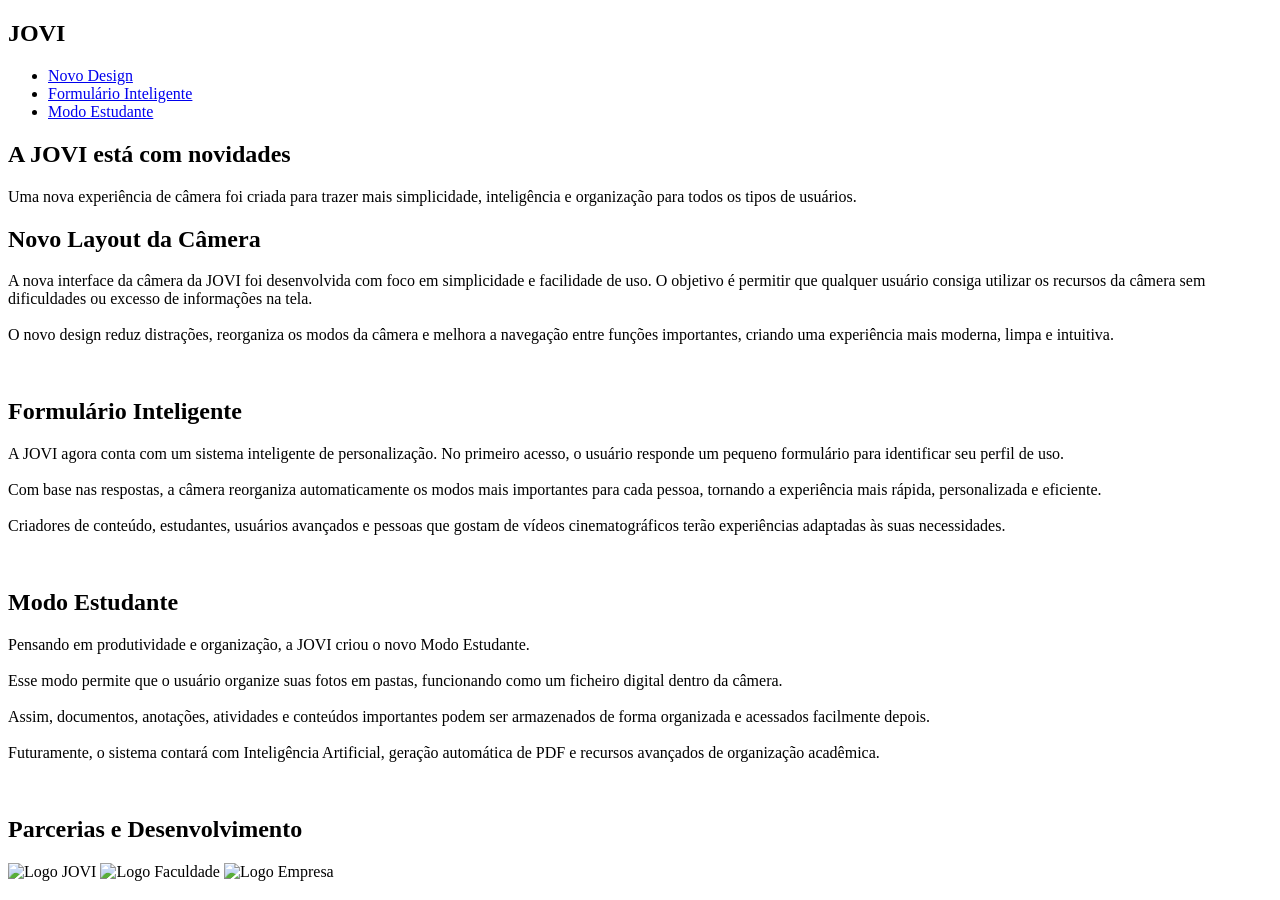
==== html/index.html @ c5ffd337 "feat: criei um novo arquivo estudante.html, .css e .js para falar do modo estudante" ====
<!DOCTYPE html>
<html lang="pt-BR">
<head>
  <meta charset="UTF-8" />
  <meta name="viewport" content="width=device-width, initial-scale=1.0"/>
  <title>JOVI - Novidades da Câmera</title>
  <link rel="stylesheet" href="css/style.css">
</head>
<body>

  <!-- NAVBAR -->

  <nav>
    <h1>JOVI</h1>

    <ul>
      <li><a href="#design">Novo Design</a></li>
      <li><a href="#formulario">Formulário Inteligente</a></li>
      <li><a href="#estudante">Modo Estudante</a></li>
    </ul>
  </nav>

  <!-- HERO -->

  <section class="hero">

    <div class="overlay"></div>

    <div class="hero-content">
      <h2>A JOVI está com novidades</h2>

      <p>
        Uma nova experiência de câmera foi criada para trazer mais simplicidade,
        inteligência e organização para todos os tipos de usuários.
      </p>
    </div>

  </section>

  <!-- NOVO DESIGN -->

  <section class="section" id="design">

    <div class="text">

      <h2>Novo Layout da Câmera</h2>

      <p>
        A nova interface da câmera da JOVI foi desenvolvida com foco em simplicidade
        e facilidade de uso. O objetivo é permitir que qualquer usuário consiga utilizar
        os recursos da câmera sem dificuldades ou excesso de informações na tela.
        <br><br>
        O novo design reduz distrações, reorganiza os modos da câmera e melhora
        a navegação entre funções importantes, criando uma experiência mais moderna,
        limpa e intuitiva.
      </p>

    </div>

    <div class="image">
      <img src="img/camera.jpeg" alt="">
    </div>

  </section>

  <!-- FORMULARIO -->

  <section class="section reverse" id="formulario">

    <div class="text">

      <h2>Formulário Inteligente</h2>

      <p>
        A JOVI agora conta com um sistema inteligente de personalização.
        No primeiro acesso, o usuário responde um pequeno formulário para
        identificar seu perfil de uso.
        <br><br>
        Com base nas respostas, a câmera reorganiza automaticamente os modos
        mais importantes para cada pessoa, tornando a experiência mais rápida,
        personalizada e eficiente.
        <br><br>
        Criadores de conteúdo, estudantes, usuários avançados e pessoas que
        gostam de vídeos cinematográficos terão experiências adaptadas às suas necessidades.
      </p>

    </div>

    <div class="image">
      <img src="img/Formulario_inteligente.png" alt="">
    </div>

  </section>

  <!-- MODO ESTUDANTE -->

  <section class="section" id="estudante">

    <div class="text">

      <h2>Modo Estudante</h2>

      <p>
        Pensando em produtividade e organização, a JOVI criou o novo
        Modo Estudante.
        <br><br>
        Esse modo permite que o usuário organize suas fotos em pastas,
        funcionando como um ficheiro digital dentro da câmera.
        <br><br>
        Assim, documentos, anotações, atividades e conteúdos importantes
        podem ser armazenados de forma organizada e acessados facilmente depois.
        <br><br>
        Futuramente, o sistema contará com Inteligência Artificial,
        geração automática de PDF e recursos avançados de organização acadêmica.
      </p>

      <div class="student-gallery">

        <img src="img/Camera Modo Estudante_ precisa escolher a pasta.png" alt="">

        <img src="img/Seleção de pasta.png" alt="">

        <img src="img/Camera Modo Estudante_ pasta já escolhida.png" alt="">

      </div>

    </div>

  </section>

  <!-- FOOTER -->

  <footer>

    <h2>Parcerias e Desenvolvimento</h2>

    <div class="logos">

      <img src="img/image-removebg-preview.png" alt="Logo JOVI">

      <img src="img/logo_logo-fiap-principal-1-1.png" alt="Logo Faculdade">

      <img src="img/image-removebg-preview (3).png" alt="Logo Empresa">

    </div>

  </footer>

<script src="js/script.js"></script>

</body>
</html>
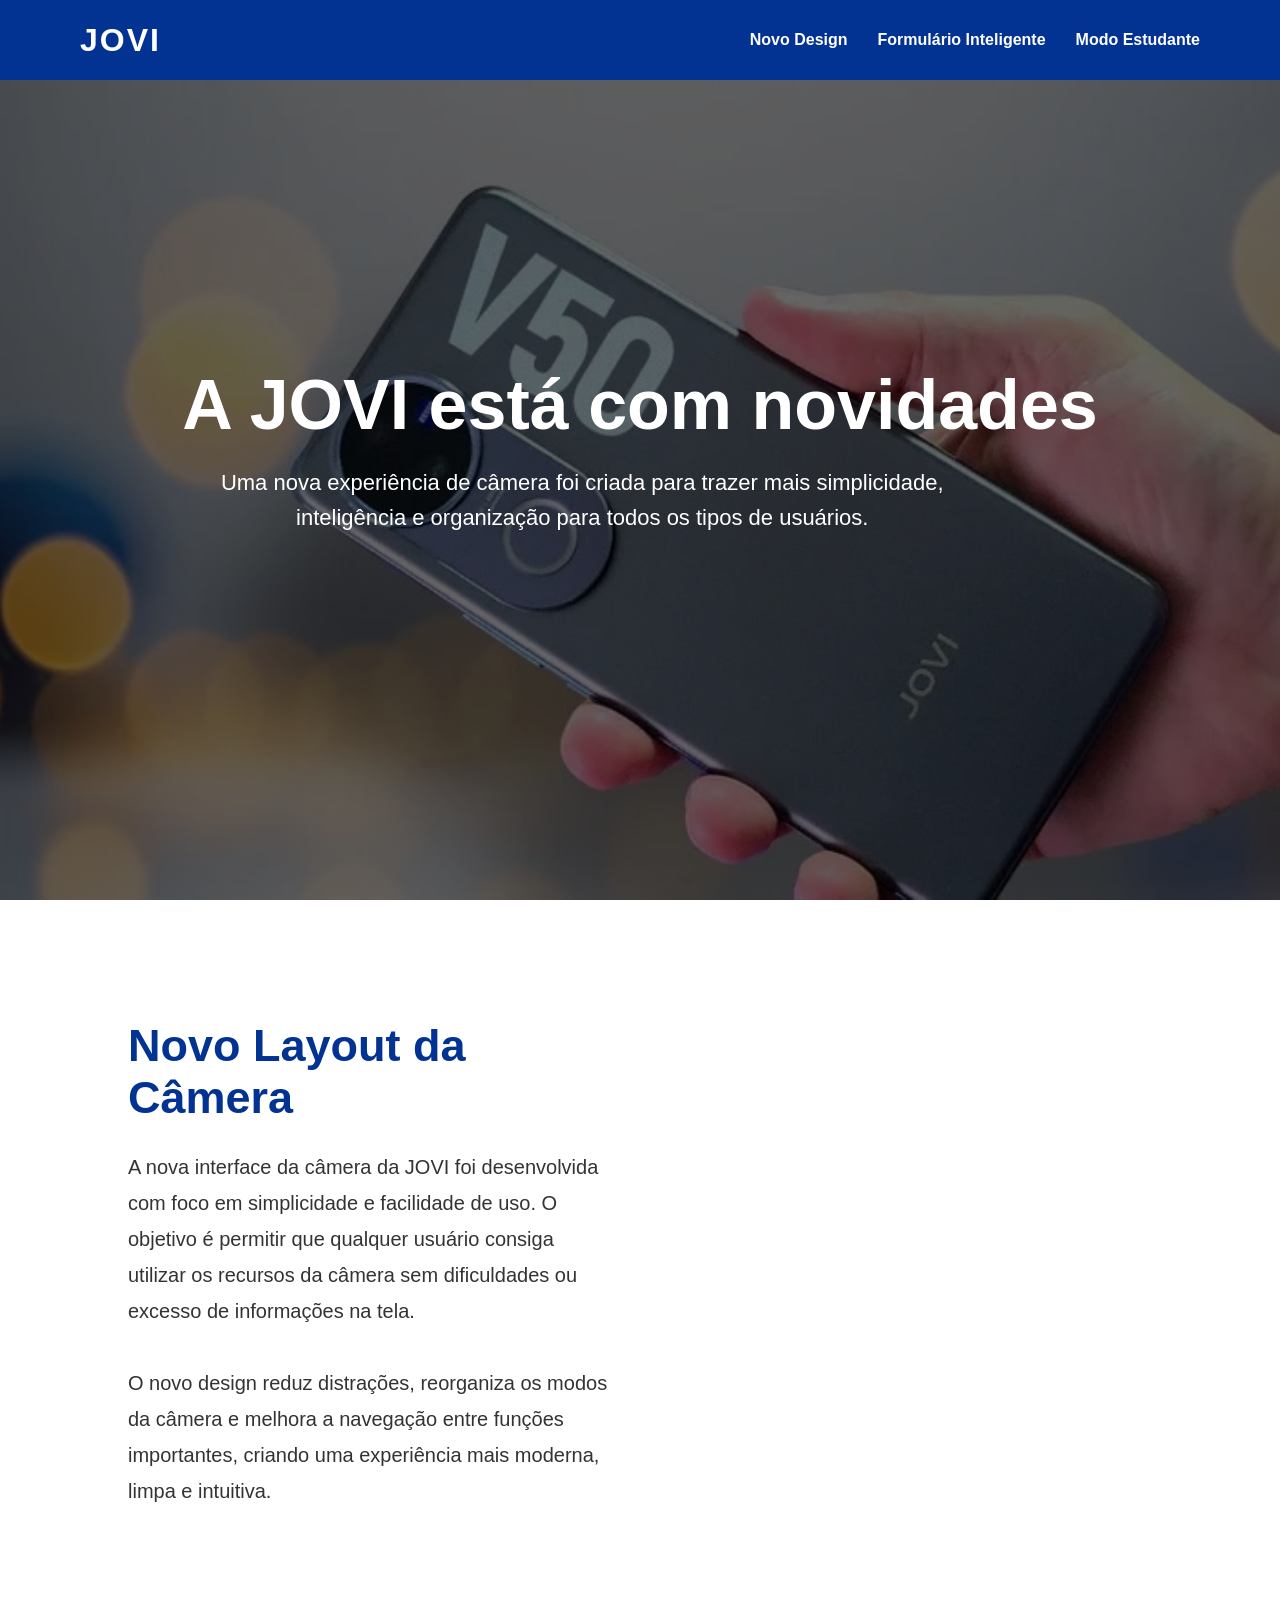
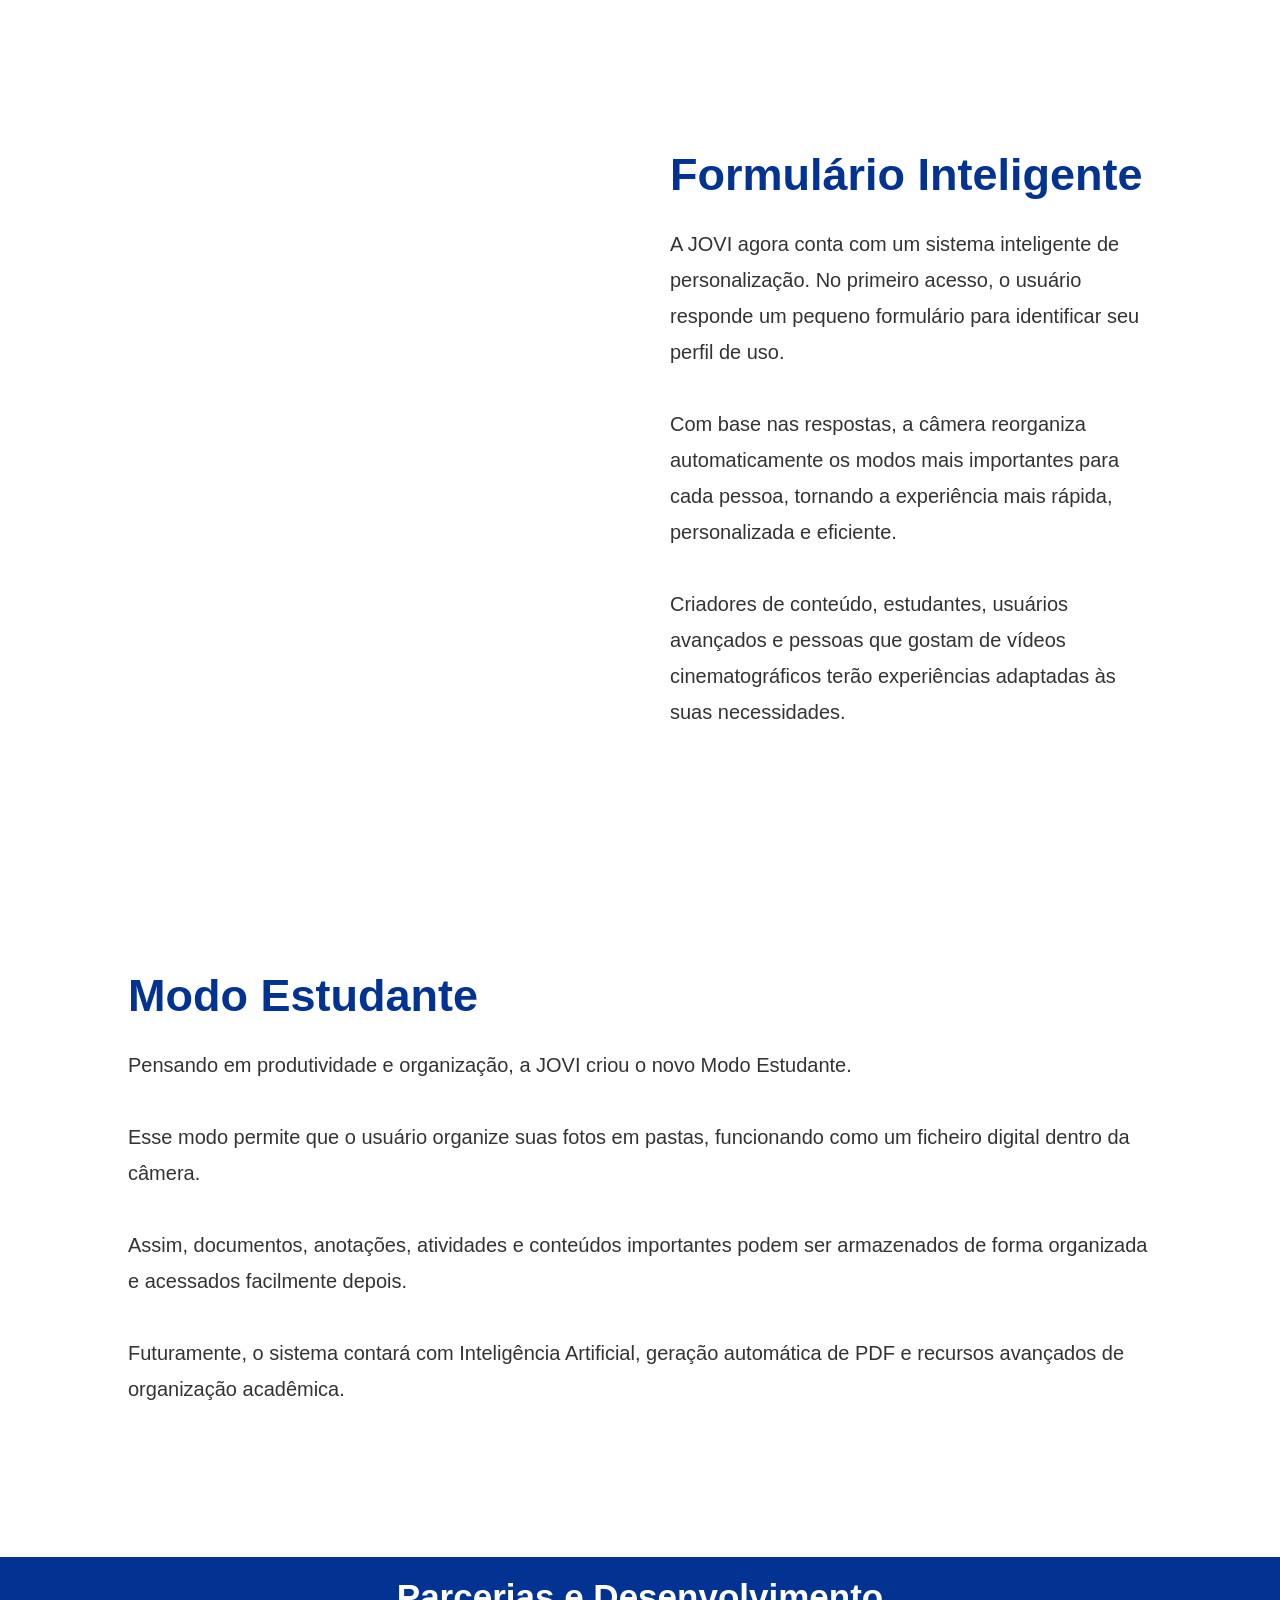
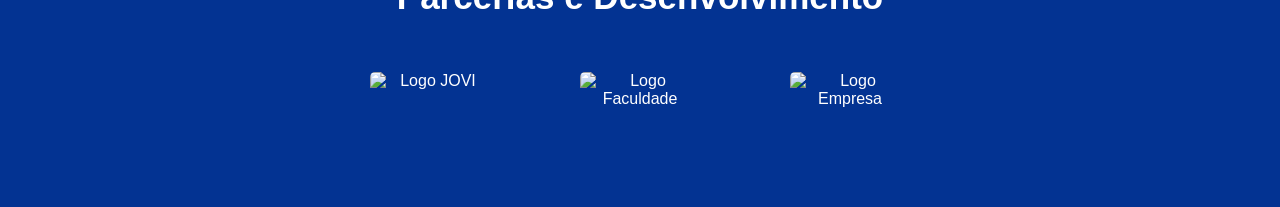
==== commit 7a2bbc31: "feat: fiz a nav bar no html e no css" ====
--- a/html/index.html
+++ b/html/index.html
@@ -4,7 +4,7 @@
   <meta charset="UTF-8" />
   <meta name="viewport" content="width=device-width, initial-scale=1.0"/>
   <title>JOVI - Novidades da Câmera</title>
-  <link rel="stylesheet" href="css/style.css">
+  <link rel="stylesheet" href="../css/style.css">
 </head>
 <body>
 
--- a/css/style.css
+++ b/css/style.css
@@ -0,0 +1,217 @@
+ *{
+      margin:0;
+      padding:0;
+      box-sizing:border-box;
+      font-family: Arial, Helvetica, sans-serif;
+      scroll-behavior:smooth;
+    }
+
+    body{
+      background:#ffffff;
+      color:#111;
+    }
+
+    /* NAVBAR */
+
+    nav{
+      width:100%;
+      height:80px;
+      background:#033392;
+      display:flex;
+      align-items:center;
+      justify-content:space-between;
+      padding:0 80px;
+      position:fixed;
+      top:0;
+      z-index:999;
+    }
+
+    nav h1{
+      color:#fff;
+      font-size:32px;
+      letter-spacing:2px;
+    }
+
+    nav ul{
+      display:flex;
+      list-style:none;
+      gap:30px;
+    }
+
+    nav ul li a{
+      text-decoration:none;
+      color:#fff;
+      font-weight:bold;
+      transition:0.3s;
+    }
+
+    nav ul li a:hover{
+      color:#e2e6e7;
+    }
+
+    /* HERO */
+
+    .hero{
+      width:100%;
+      height:100vh;
+      background:url("../img/primeira imagem.webp") center/cover;
+      display:flex;
+      align-items:center;
+      justify-content:center;
+      position:relative;
+    }
+
+    .overlay{
+      width:100%;
+      height:100%;
+      background:rgba(0,0,0,0.6);
+      position:absolute;
+    }
+
+    .hero-content{
+      position:relative;
+      z-index:2;
+      text-align:center;
+      color:white;
+      padding:20px;
+    }
+
+    .hero-content h2{
+      font-size:70px;
+      margin-bottom:20px;
+    }
+
+    .hero-content p{
+      font-size:22px;
+      max-width:800px;
+      line-height:1.6;
+    }
+
+    /* SECTION */
+
+    .section{
+      width:100%;
+      padding:120px 10%;
+      display:flex;
+      align-items:center;
+      justify-content:space-between;
+      gap:60px;
+    }
+
+    .section.reverse{
+      flex-direction:row-reverse;
+    }
+
+    .text{
+      flex:1;
+    }
+
+    .text h2{
+      font-size:45px;
+      color:#033392;
+      margin-bottom:25px;
+    }
+
+    .text p{
+      font-size:20px;
+      line-height:1.8;
+      color:#333;
+    }
+
+    .image{
+      flex:1;
+      display:flex;
+      justify-content:center;
+    }
+
+    .image img{
+      width:100%;
+      max-width:500px;
+      border-radius:20px;
+      box-shadow:0 10px 30px rgba(0,0,0,0.2);
+    }
+
+    /* STUDENT MODE */
+
+    .student-gallery{
+      display:flex;
+      gap:20px;
+      margin-top:30px;
+      flex-wrap:wrap;
+    }
+
+    .student-gallery img{
+      width:30%;
+      min-width:180px;
+      border-radius:15px;
+      box-shadow:0 5px 15px rgba(0,0,0,0.2);
+    }
+
+    /* FOOTER */
+
+    footer{
+      background:#033392;
+      padding-top: 20px;
+      text-align:center;
+      color:white;
+    }
+
+    footer h2{
+      margin-bottom:40px;
+      font-size:35px;
+    }
+
+    .logos{
+      display:flex;
+      justify-content:center;
+      align-items:center;
+      gap:60px;
+      flex-wrap:wrap;
+    }
+
+    .logos img{
+      width:150px;
+      height:150px;
+      object-fit:contain;
+      padding:15px;
+      border-radius:20px;
+    }
+
+    /* RESPONSIVO */
+
+    @media(max-width:900px){
+
+      nav{
+        padding:0 20px;
+      }
+
+      nav ul{
+        display:none;
+      }
+
+      .hero-content h2{
+        font-size:45px;
+      }
+
+      .section,
+      .section.reverse{
+        flex-direction:column;
+      }
+
+      .text h2{
+        font-size:35px;
+      }
+
+      .text p{
+        font-size:18px;
+      }
+
+      .student-gallery{
+        justify-content:center;
+      }
+
+      .student-gallery img{
+        width:80%;
+      }
+
+    }
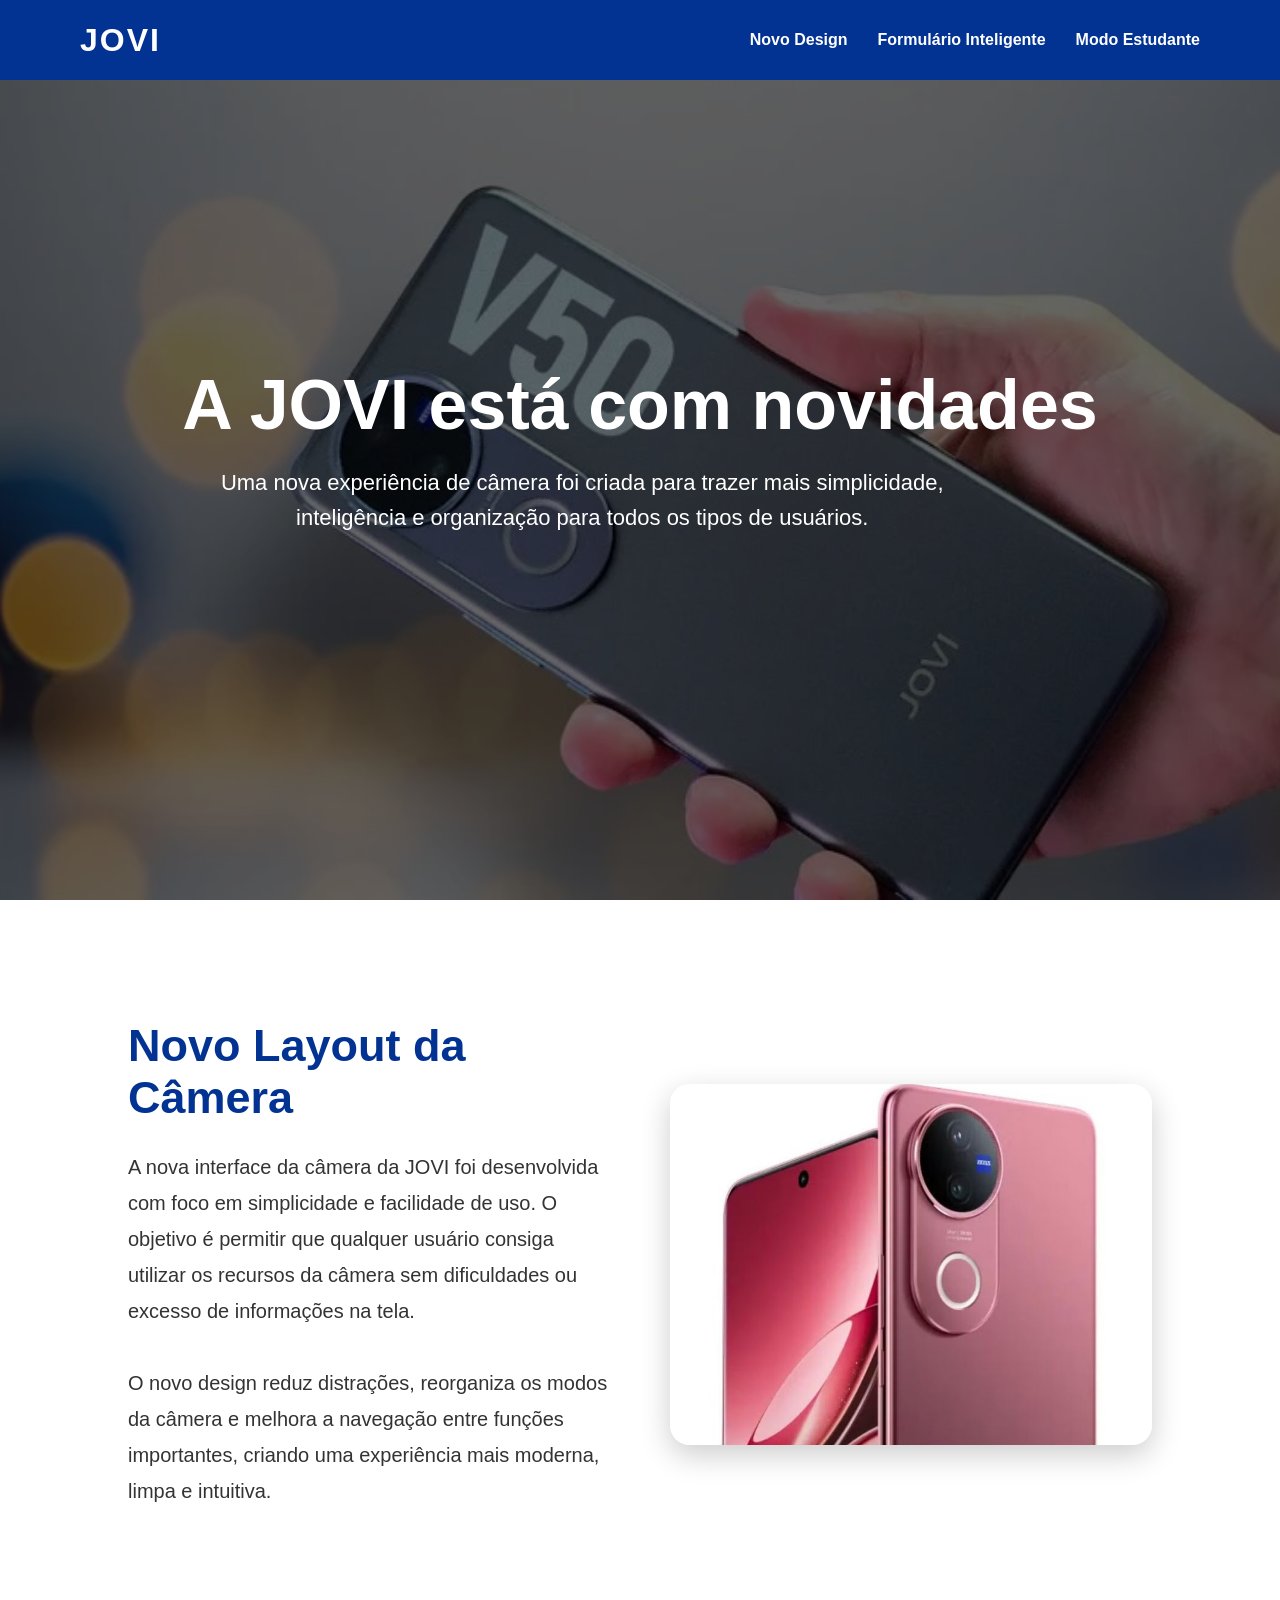
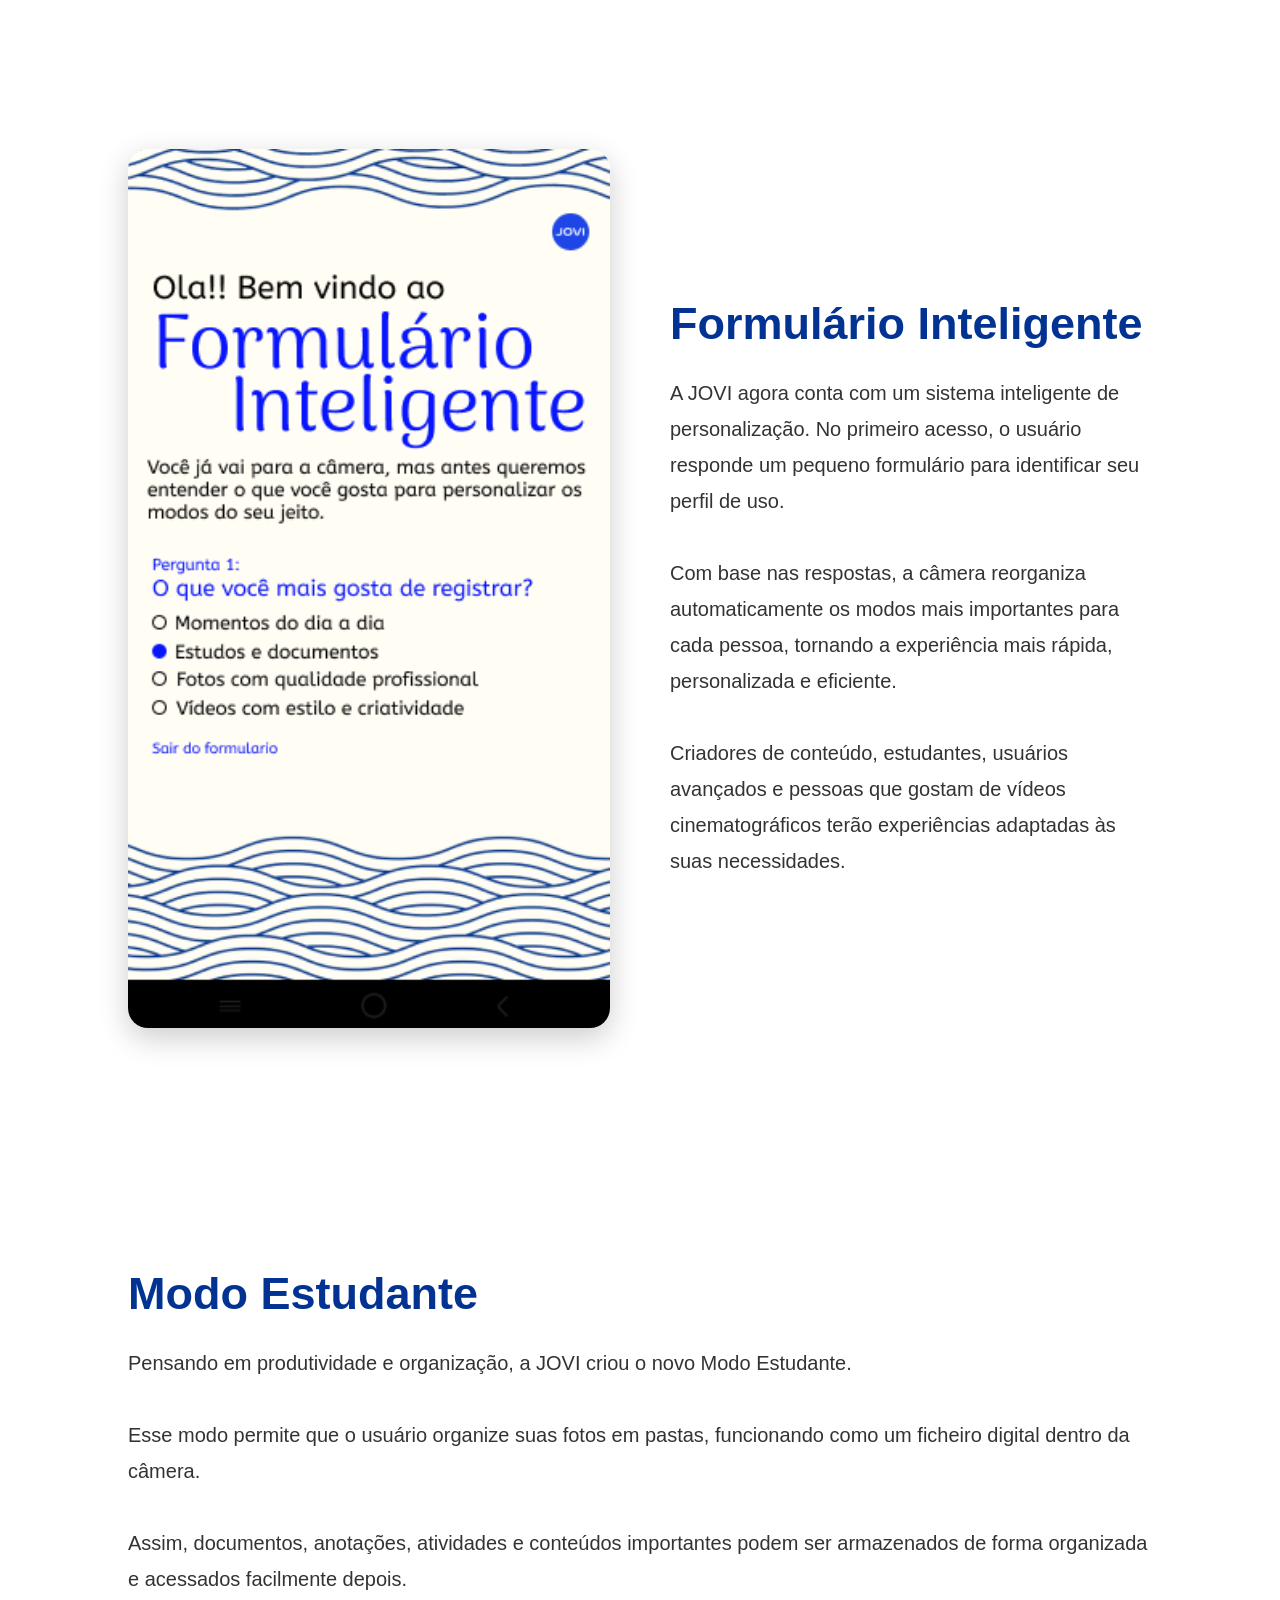
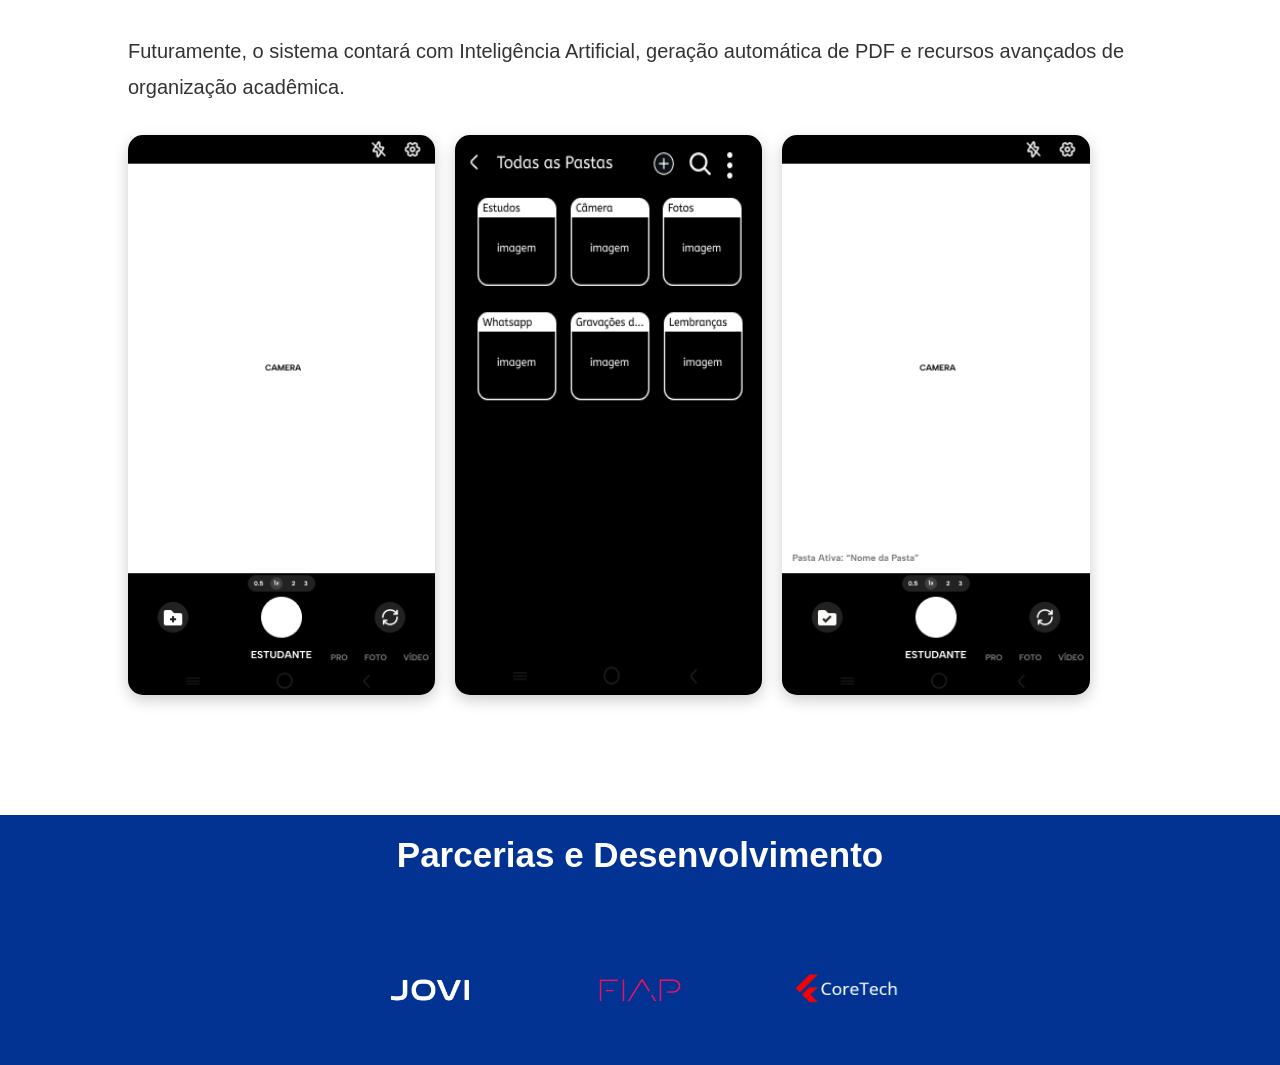
==== commit a457f8d3: "fix: as imagens pararam de aparecer, então arrumei" ====
--- a/html/index.html
+++ b/html/index.html
@@ -58,7 +58,7 @@
     </div>
 
     <div class="image">
-      <img src="img/camera.jpeg" alt="">
+      <img src="../img/camera.jpeg" alt="">
     </div>
 
   </section>
@@ -87,7 +87,7 @@
     </div>
 
     <div class="image">
-      <img src="img/Formulario_inteligente.png" alt="">
+      <img src="../img/Formulario_inteligente.png" alt="">
     </div>
 
   </section>
@@ -116,11 +116,11 @@
 
       <div class="student-gallery">
 
-        <img src="img/Camera Modo Estudante_ precisa escolher a pasta.png" alt="">
+        <img src="../img/Camera Modo Estudante_ precisa escolher a pasta.png" alt="">
 
-        <img src="img/Seleção de pasta.png" alt="">
+        <img src="../img/Seleção de pasta.png" alt="">
 
-        <img src="img/Camera Modo Estudante_ pasta já escolhida.png" alt="">
+        <img src="../img/Camera Modo Estudante_ pasta já escolhida.png" alt="">
 
       </div>
 
@@ -136,17 +136,17 @@
 
     <div class="logos">
 
-      <img src="img/image-removebg-preview.png" alt="Logo JOVI">
+      <img src="../img/image-removebg-preview.png" alt="Logo JOVI">
 
-      <img src="img/logo_logo-fiap-principal-1-1.png" alt="Logo Faculdade">
+      <img src="../img/logo_logo-fiap-principal-1-1.png" alt="Logo Faculdade">
 
-      <img src="img/image-removebg-preview (3).png" alt="Logo Empresa">
+      <img src="../img/image-removebg-preview (3).png" alt="Logo Empresa">
 
     </div>
 
   </footer>
 
-<script src="js/script.js"></script>
+<script src="../js/script.js"></script>
 
 </body>
 </html>
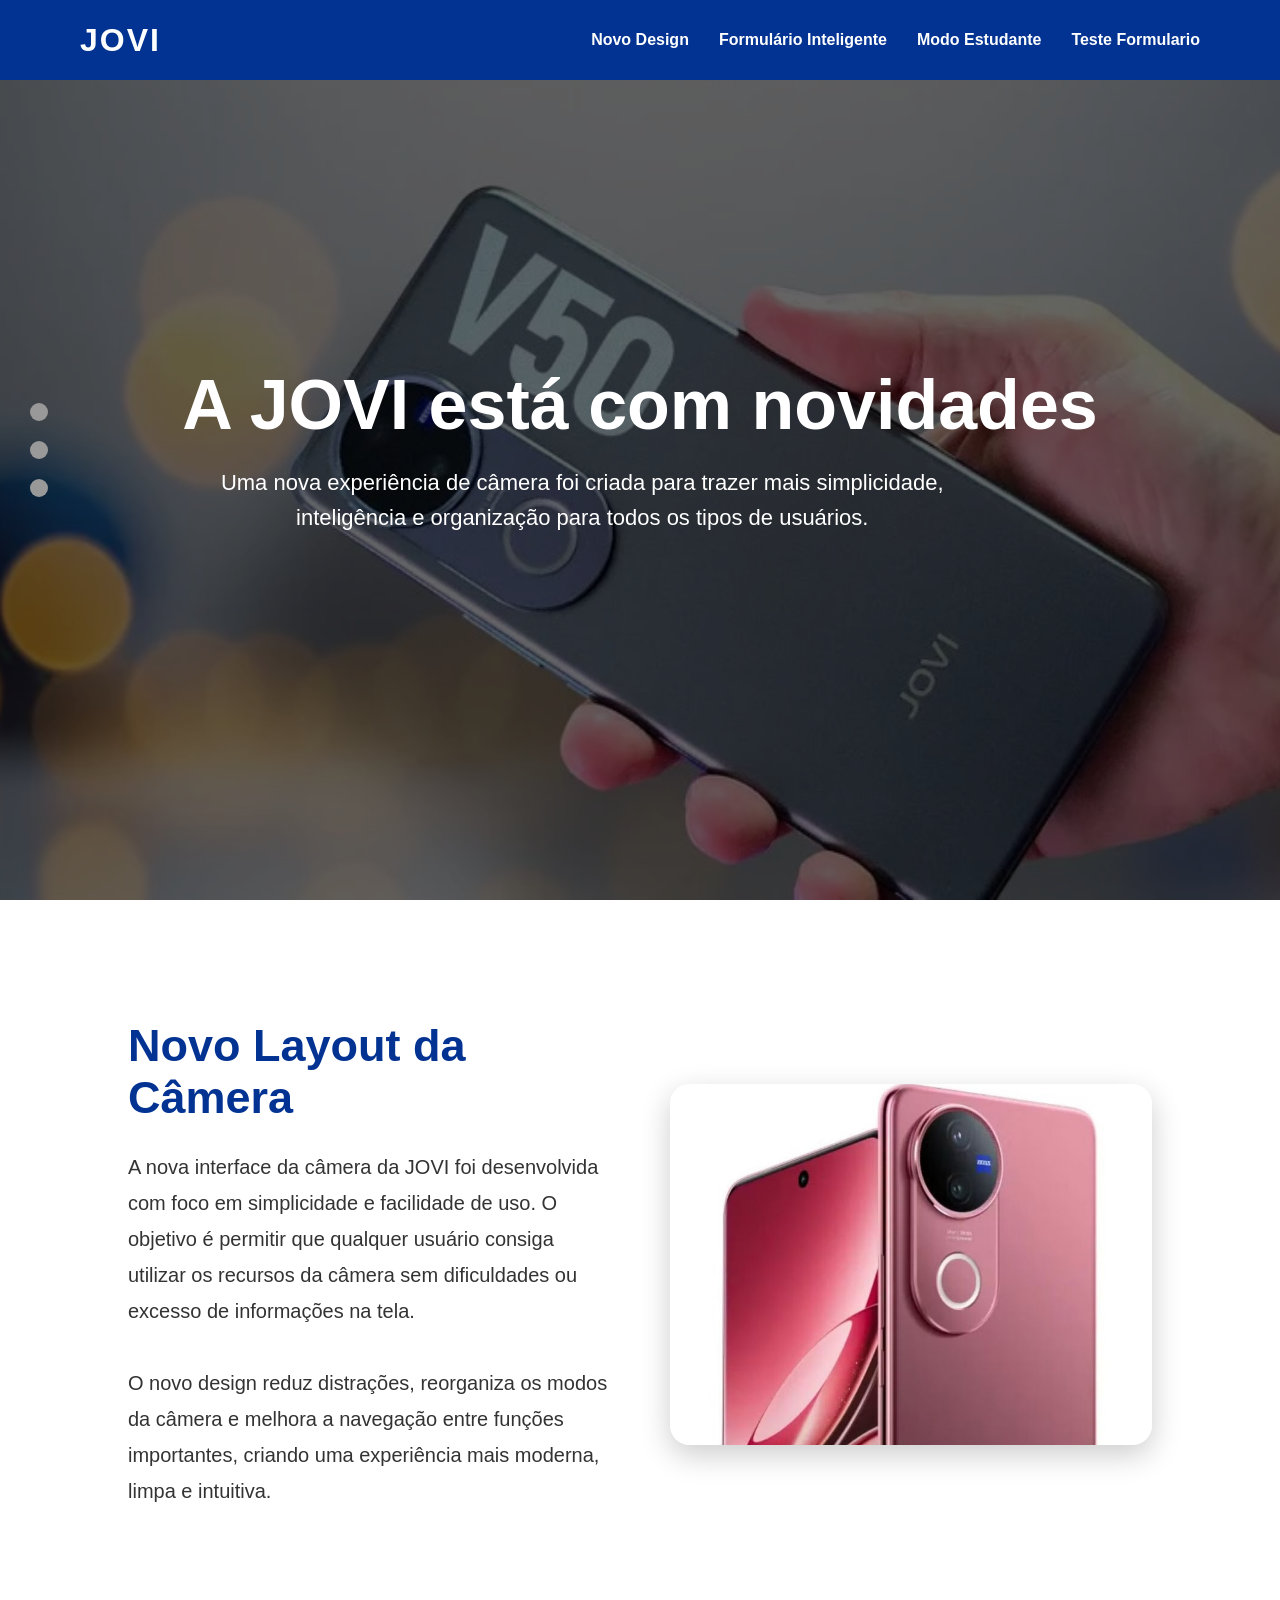
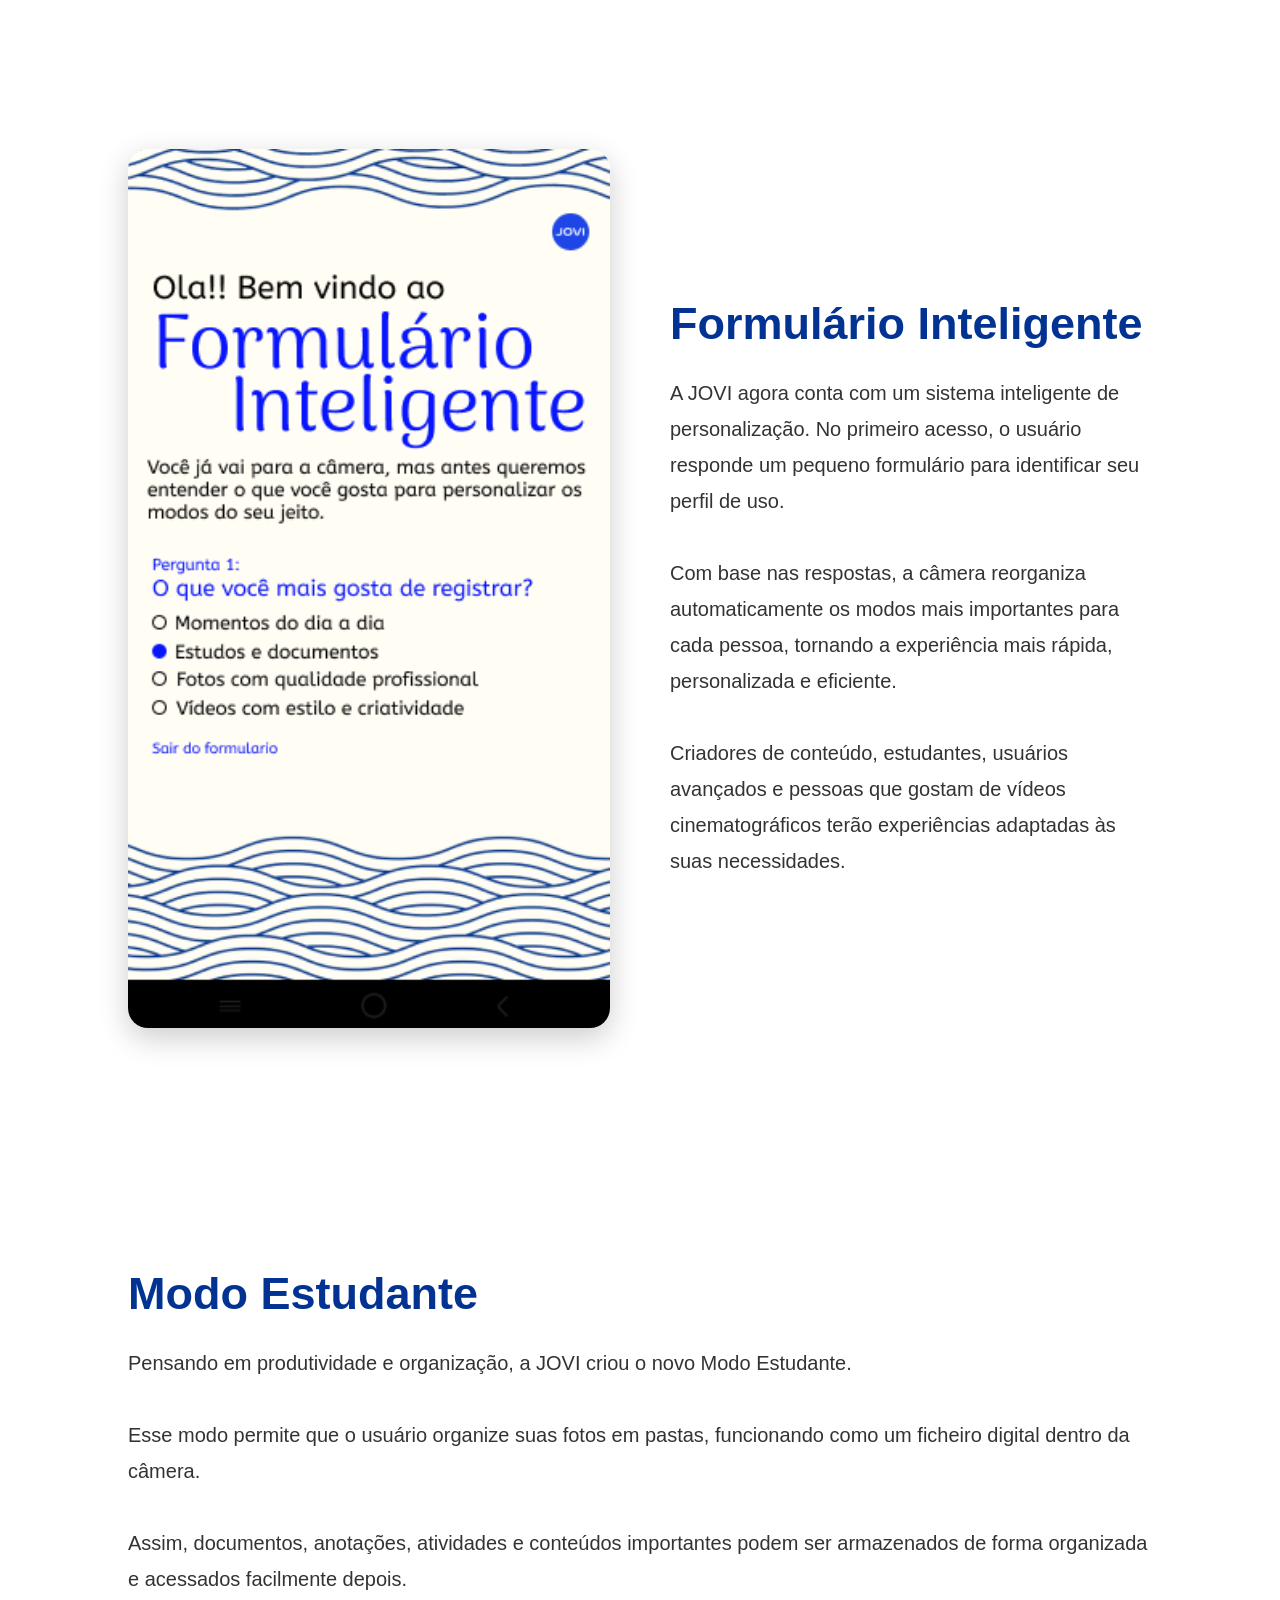
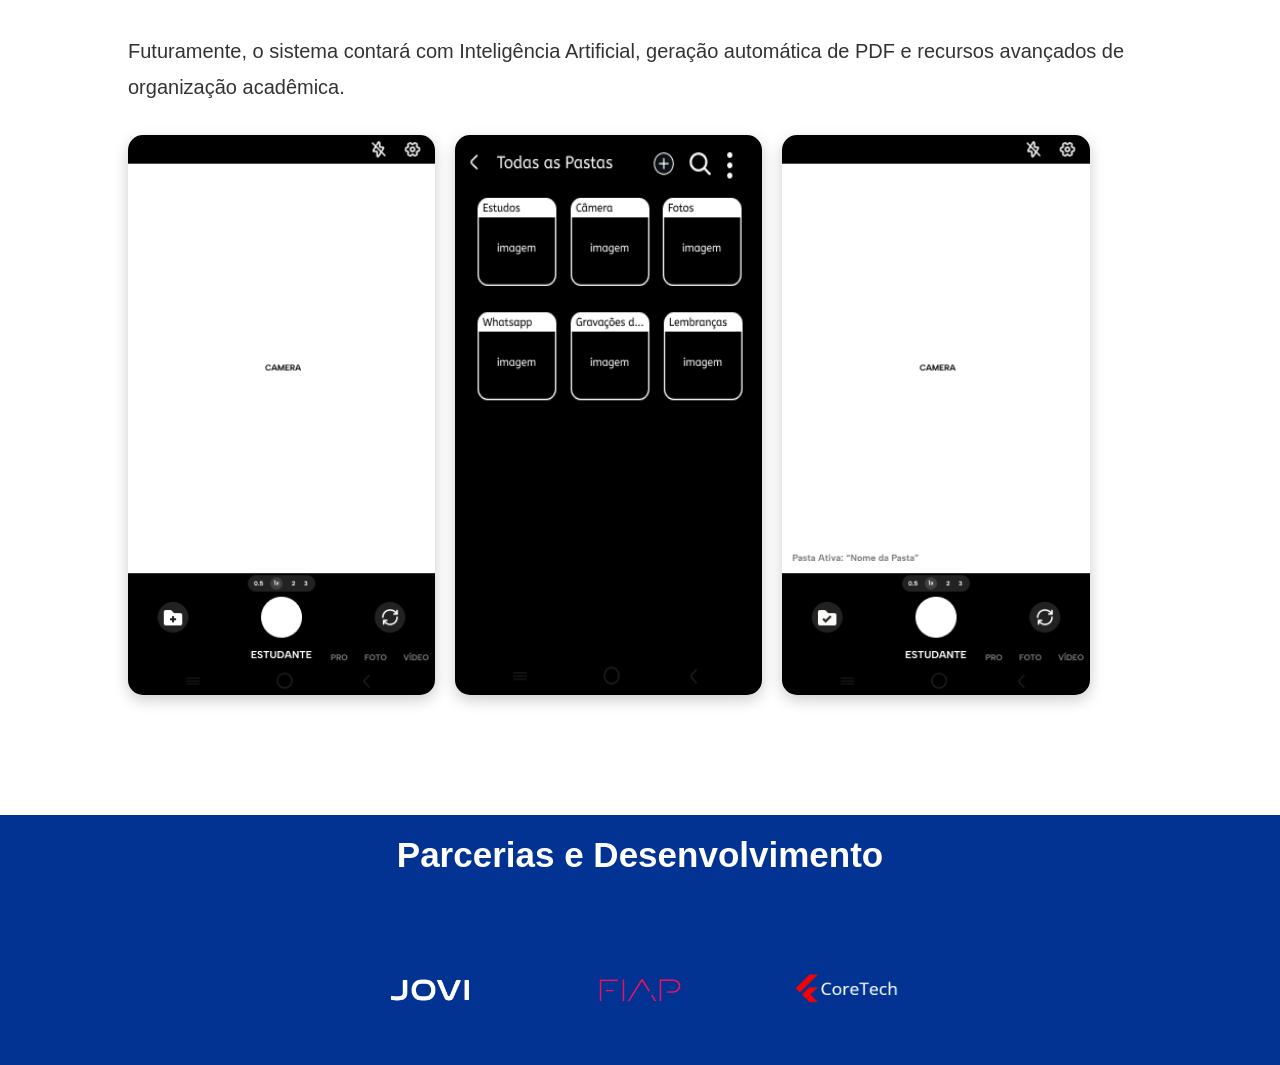
==== commit 35e1af0d: "Arrumei os erros" ====
--- a/html/index.html
+++ b/html/index.html
@@ -11,14 +11,33 @@
   <!-- NAVBAR -->
 
   <nav>
-    <h1>JOVI</h1>
+    <h1><a href="index.html">JOVI</a></h1>
 
     <ul>
-      <li><a href="#design">Novo Design</a></li>
-      <li><a href="#formulario">Formulário Inteligente</a></li>
-      <li><a href="#estudante">Modo Estudante</a></li>
+      <li><a href="layout.html">Novo Design</a></li>
+      <li><a href="Formulario-Inteligente.html">Formulário Inteligente</a></li>
+      <li><a href="estudante.html">Modo Estudante</a></li>
+      <li><a href="FormularioTeste.html">Teste Formulario</a></li>
     </ul>
   </nav>
+
+  <!-- MINI NAVBAR VERTICAL -->
+
+<aside class="side-nav">
+
+  <a href="#design" class="dot active">
+    <span>Novo Design</span>
+  </a>
+
+  <a href="#formulario" class="dot">
+    <span>Formulário</span>
+  </a>
+
+  <a href="#estudante" class="dot">
+    <span>Estudante</span>
+  </a>
+
+</aside>
 
   <!-- HERO -->
 
--- a/css/style.css
+++ b/css/style.css
@@ -31,7 +31,10 @@
       font-size:32px;
       letter-spacing:2px;
     }
-
+   nav h1 a{
+      color:#fff;
+      text-decoration: none;
+    }
     nav ul{
       display:flex;
       list-style:none;
@@ -214,4 +217,57 @@
         width:80%;
       }
 
-    }+    }
+    /* MINI NAVBAR */
+
+.side-nav{
+  position:fixed;
+  left:30px;
+  top:50%;
+  transform:translateY(-50%);
+  z-index:999;
+
+  display:flex;
+  flex-direction:column;
+  gap:20px;
+}
+
+.dot{
+  width:18px;
+  height:18px;
+  border-radius:50%;
+  background:#999;
+  position:relative;
+
+  transition:0.3s;
+}
+
+.dot.active{
+  background:#033392;
+  transform:scale(1.3);
+}
+
+.dot span{
+  position:absolute;
+  left:35px;
+  top:-5px;
+
+  background:#033392;
+  color:white;
+
+  padding:6px 12px;
+  border-radius:8px;
+
+  white-space:nowrap;
+
+  opacity:0;
+  pointer-events:none;
+
+  transition:0.3s;
+
+  font-size:14px;
+}
+
+.dot:hover span{
+  opacity:1;
+}
